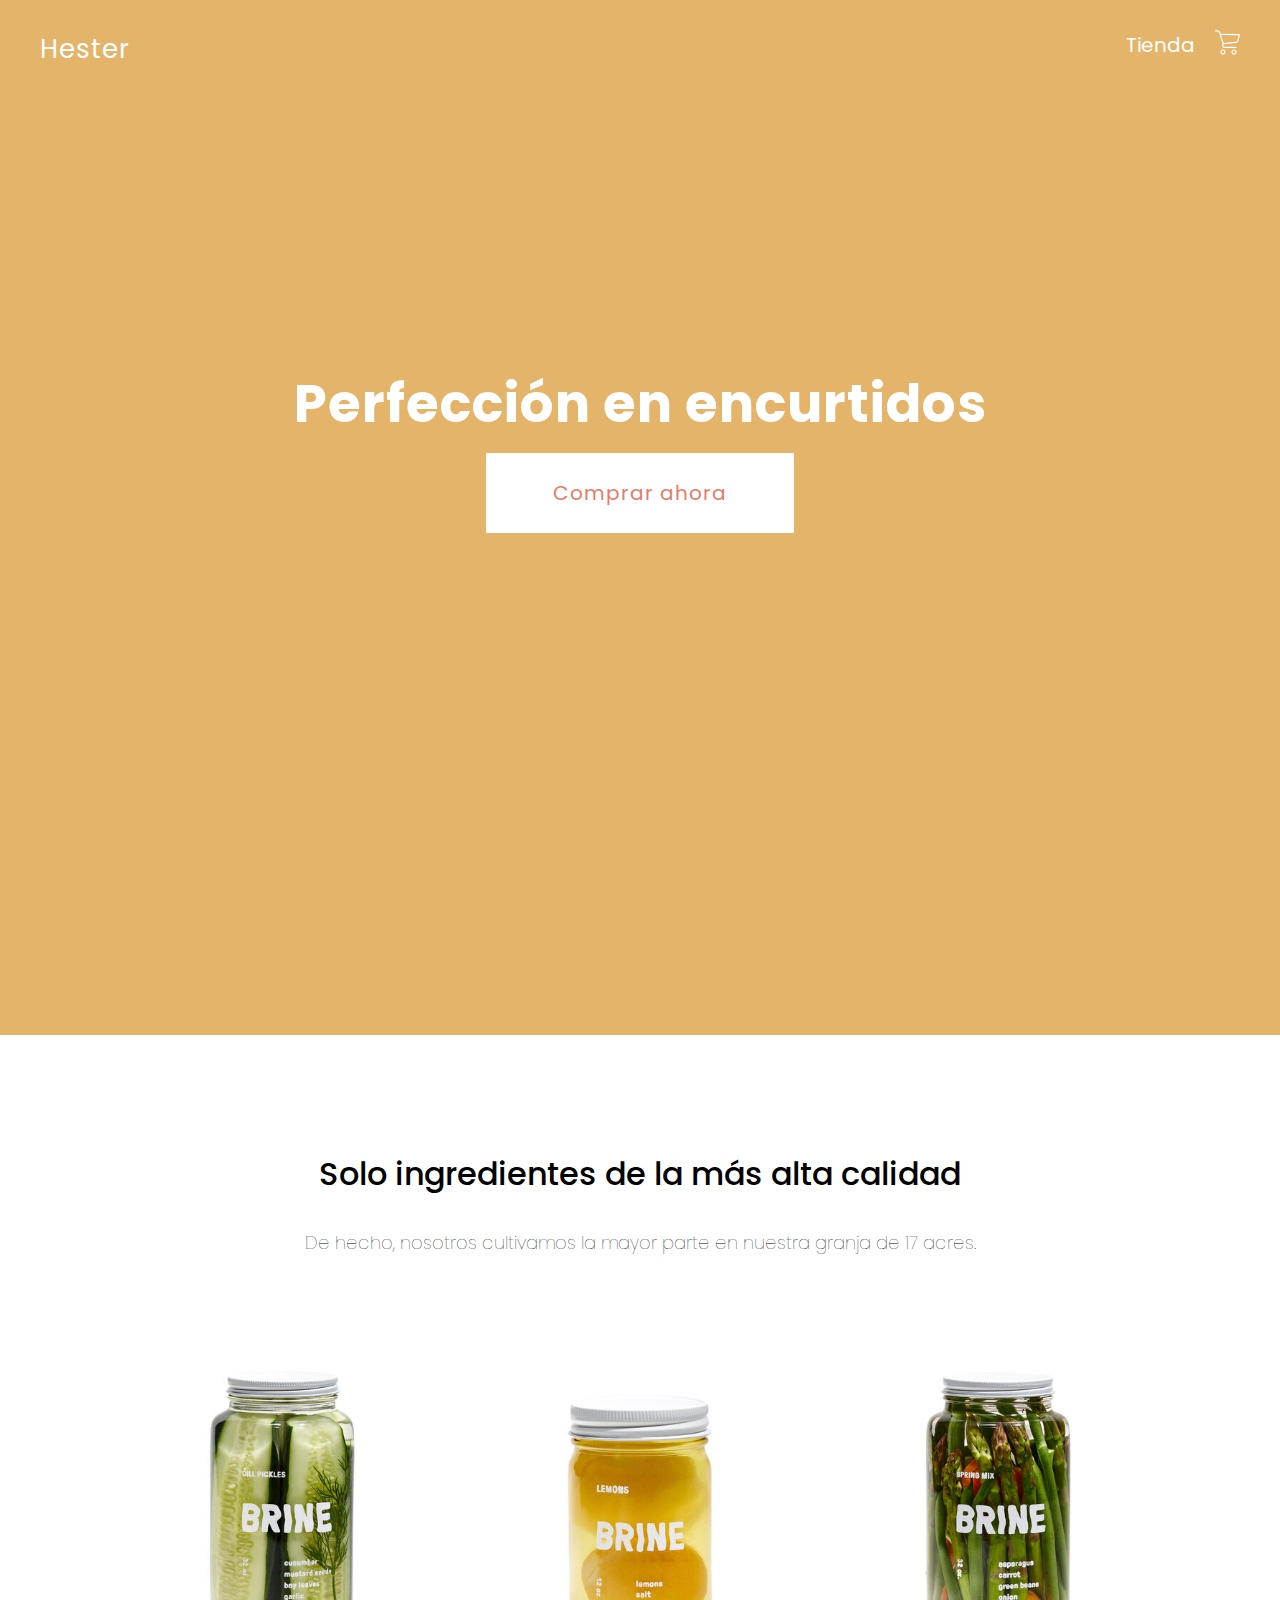
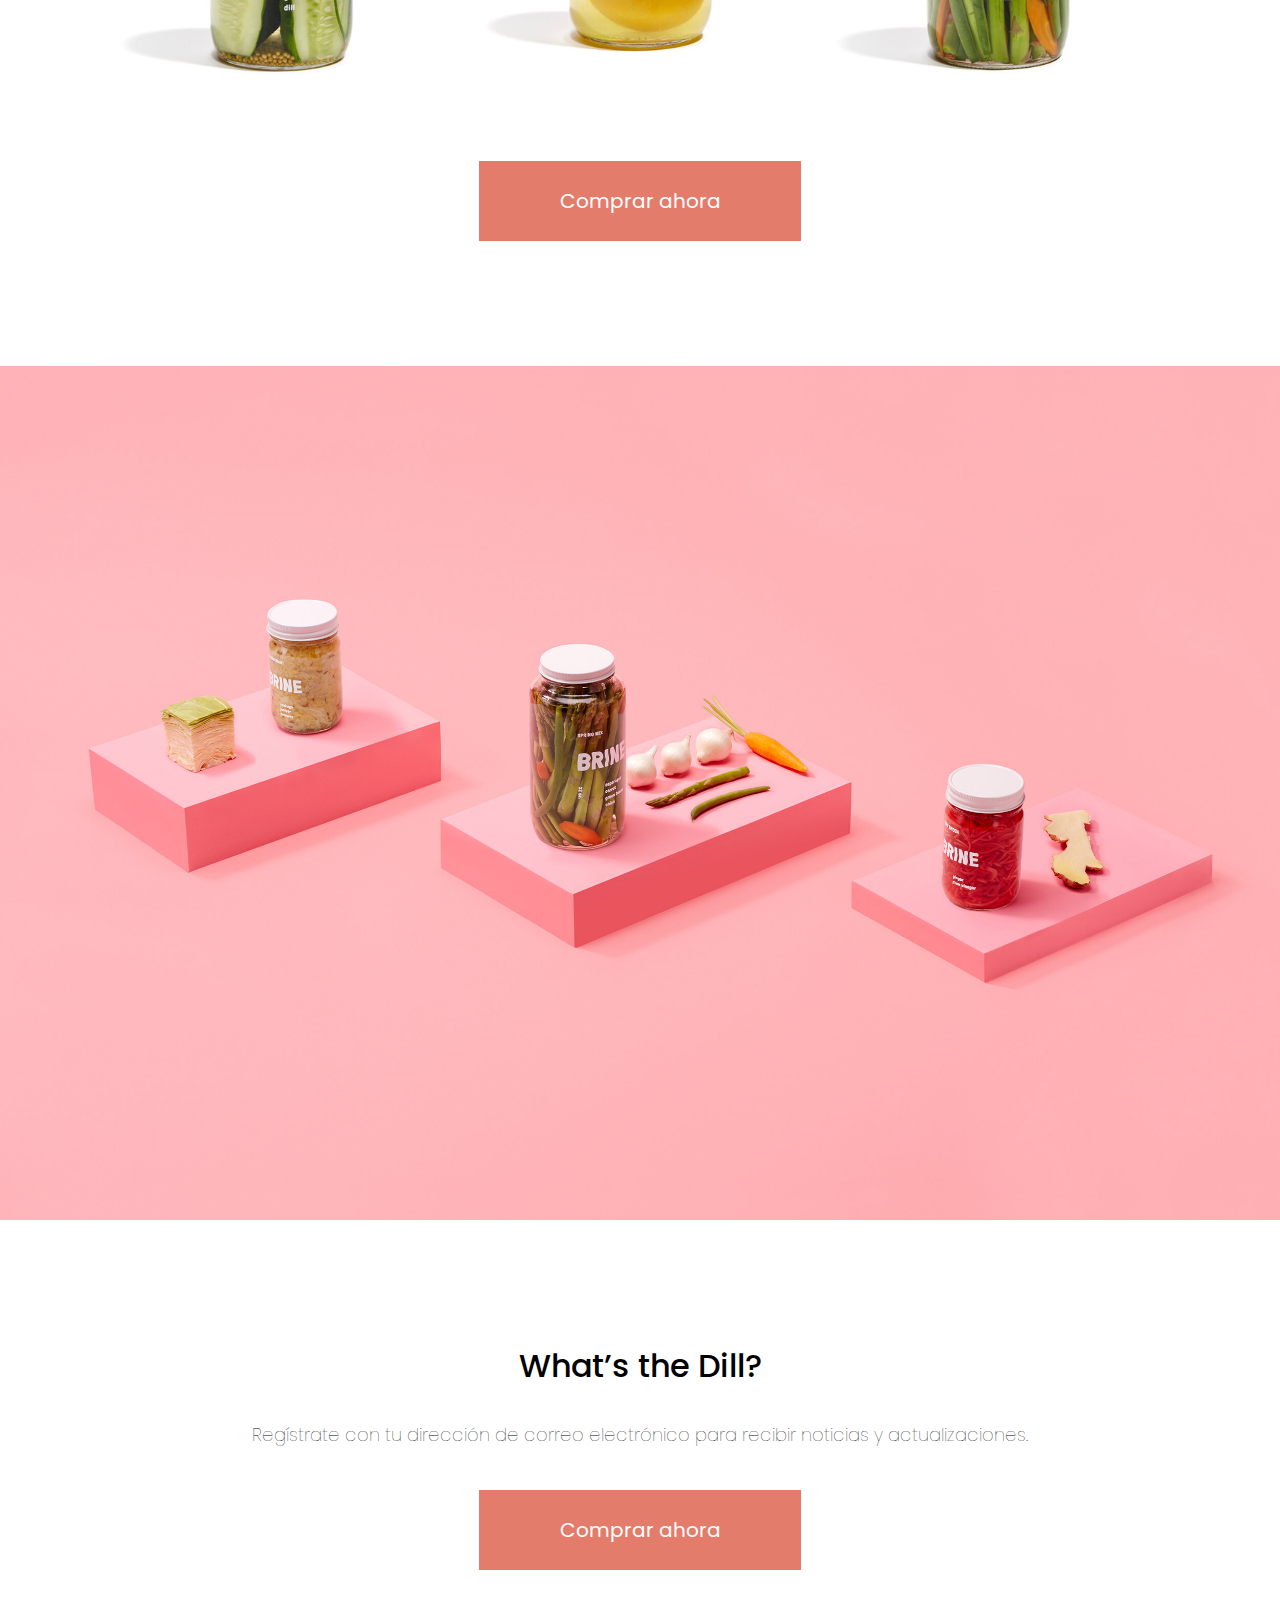
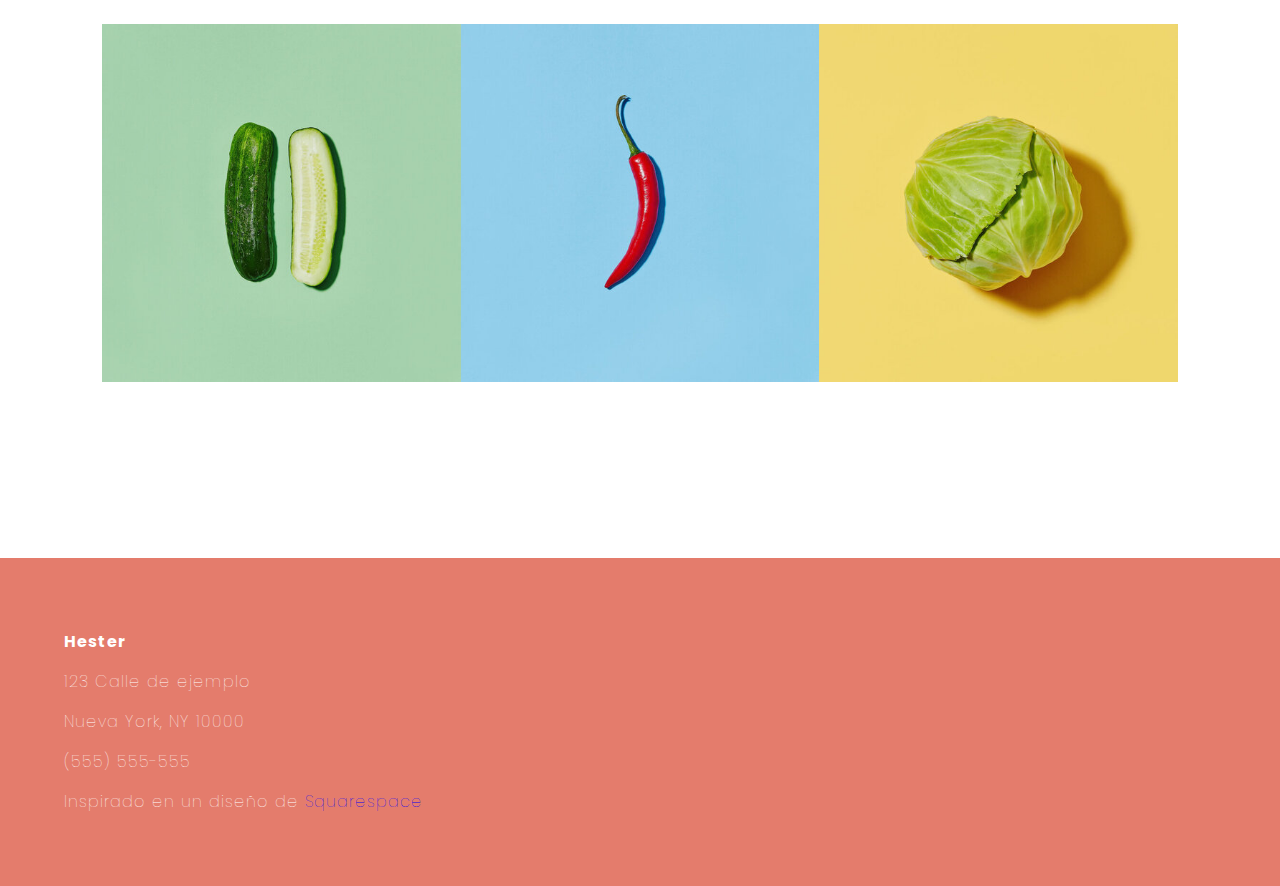
==== index.html @ 63b57b23 "Inicia el repo con index.html ready" ====
<!DOCTYPE html>
<html lang="en">

<head>
	<meta charset="UTF-8">
	<meta name="viewport" content="width=device-width, initial-scale=1.0">

	<!-- fonts -->
	<link href="https://fonts.googleapis.com/css2?family=Poppins:wght@100;200;300;400;500;600;700;800;900&display=swap"
		rel="stylesheet">

	<!-- icon-->
	<link rel="icon" type="image/jpeg" href="/assets/home_files/image-asset(2).jpeg" sizes="any" />

	<!-- styles -->
	<link rel="stylesheet" href="styles/css/styles.css">

	<title>Hester</title>
</head>

<body>

	<header class="header__container">

		<!-- header -->
		<section class="header">
			<h1 class="title">Hester</h1>
			<nav class="navbar">
				<!-- TODO: Agregar links-->
				<a class="navLinks" href="store.html">Tienda</a>
				<a class="navLinks" href="cart.html"><img src="/assets/shopping-cart.svg" alt="Shopping Cart"
						width="25"></a>
			</nav>
		</section>
		<!-- hero -->
		<section class="hero">

			<h2>Perfección en encurtidos</h2>
			<!-- TODO: Agregar link al store -->
			<a class="button" href="">Comprar ahora</a>

		</section>

	</header>
	<main>

		<!-- vista previa del shop? -->
		<section class="shopPreview">

			<section class="shopPreview__texts">
				<h3 class="main__titles">Solo ingredientes de la más alta calidad</h3>
				<p class="main__paragraph">De hecho, nosotros cultivamos la mayor parte en nuestra granja de 17
					acres.</p>
			</section>

			<!-- TODO: poner links al shop -->
			<section class="shopPreview___products">
				<a href=""><img class="productSize" src="/assets/home_files/image-asset.jpeg" alt=""></a>
				<a href=""><img class="productSize" src="/assets/home_files/image-asset(1).jpeg" alt=""></a>
				<a href=""><img class="productSize" src="/assets/home_files/image-asset(2).jpeg" alt=""></a>
			</section>

			<a class="buttonOpcion2" href="">Comprar ahora</a>
		</section>

		<!-- imagen del final -->
		<section class="imageDecoration__Container">
			<img class="imageDecoration" src="/assets/home_files/pink-image.jpg" alt="">
		</section>

		<article class="shopPreview">
			<h4 class="main__titles">What’s the Dill?</h4>
			<p class="main__paragraph">Regístrate con tu dirección de correo electrónico para recibir noticias y actualizaciones.</p>
	
			<a class="buttonOpcion2" href="">Comprar ahora</a>
	
			<section class="shopPreview___products">
				<a href=""><img class="productSize" src="/assets/home_files/pickels.jpeg" alt=""></a>
				<a href=""><img class="productSize" src="/assets/home_files/hot-pepper.jpeg" alt=""></a>
				<a href=""><img class="productSize" src="/assets/home_files/cabbage.jpeg" alt=""></a>
			</section>
	

		</article>
	</main>


	<footer>
		<h4>Hester</h4>

		<p>123 Calle de ejemplo<br>Nueva York, NY 10000<br>(555) 555-555<br>Inspirado en un diseño de <a
				href="https://www.squarespace.com/" target="_blank">Squarespace</a></p>

	</footer>


	<!-- scripts -->
	<script src=""></script>
</body>

</html>
---- styles/css/styles.css ----
* {
  -webkit-box-sizing: border-box;
          box-sizing: border-box;
  text-decoration: none;
  margin: 0;
  padding: 0;
  font-family: "Poppins", sans-serif;
}

.header__container {
  width: 100%;
  background-color: #e4b46b;
}

.header__container .header {
  display: -webkit-box;
  display: -ms-flexbox;
  display: flex;
  min-height: 15vh;
  -webkit-box-pack: justify;
      -ms-flex-pack: justify;
          justify-content: space-between;
  padding: 30px 40px;
}

.header__container .header .title {
  color: white;
  font-weight: 400;
  font-size: 26px;
  letter-spacing: 1px;
}

.header__container .header .navbar {
  display: -webkit-box;
  display: -ms-flexbox;
  display: flex;
  -webkit-box-pack: justify;
      -ms-flex-pack: justify;
          justify-content: space-between;
  gap: 20px;
  color: white;
  font-size: 20px;
}

.header__container .header .navbar .navLinks {
  color: white;
}

.header__container .hero {
  min-height: 100vh;
  padding: 18% 10%;
  color: white;
  font-size: 2.2em;
  letter-spacing: 1px;
  font-weight: 400;
  text-align: center;
}

.header__container .hero .button {
  margin: 10px auto;
  padding: 25px 10px;
  width: 30%;
  display: block;
  font-size: 20px;
  background-color: white;
  color: #e47c6c;
}

main .shopPreview {
  padding: 9% 8%;
}

main .main__titles {
  font-size: 2em;
  font-weight: 500;
  text-align: center;
}

main .main__paragraph {
  font-size: 18px;
  font-weight: 100;
  line-height: 5em;
  text-align: center;
}

main .shopPreview___products {
  margin: 5% auto;
  display: -webkit-box;
  display: -ms-flexbox;
  display: flex;
  -ms-flex-pack: distribute;
      justify-content: space-around;
}

main .shopPreview___products .productSize {
  width: 100%;
}

main .buttonOpcion2 {
  margin: 10px auto;
  padding: 25px 10px;
  width: 30%;
  display: block;
  font-size: 20px;
  color: white;
  background-color: #e47c6c;
  text-align: center;
}

main .imageDecoration {
  max-width: 100%;
}

footer {
  background-color: #e47c6c;
  color: white;
  padding: 5%;
  letter-spacing: 1px;
  line-height: 2.5em;
  font-weight: 100;
}
/*# sourceMappingURL=styles.css.map */
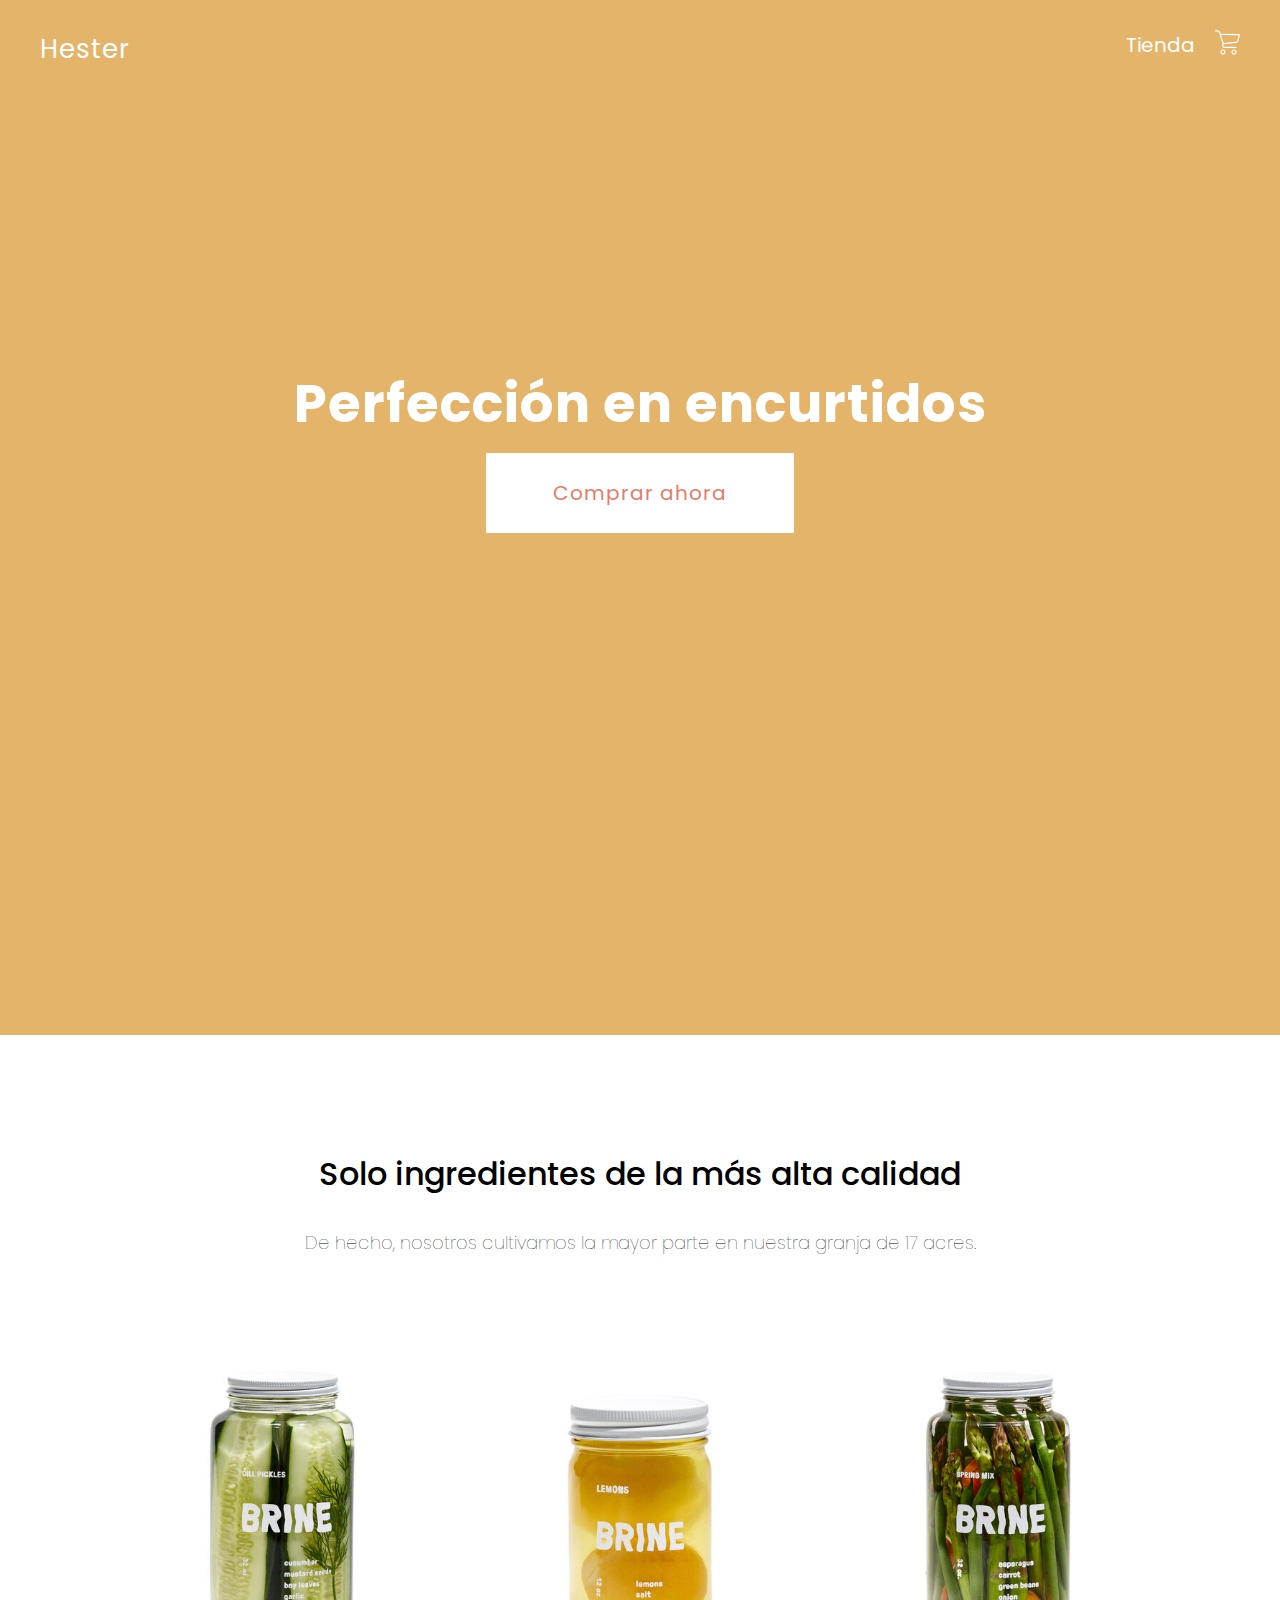
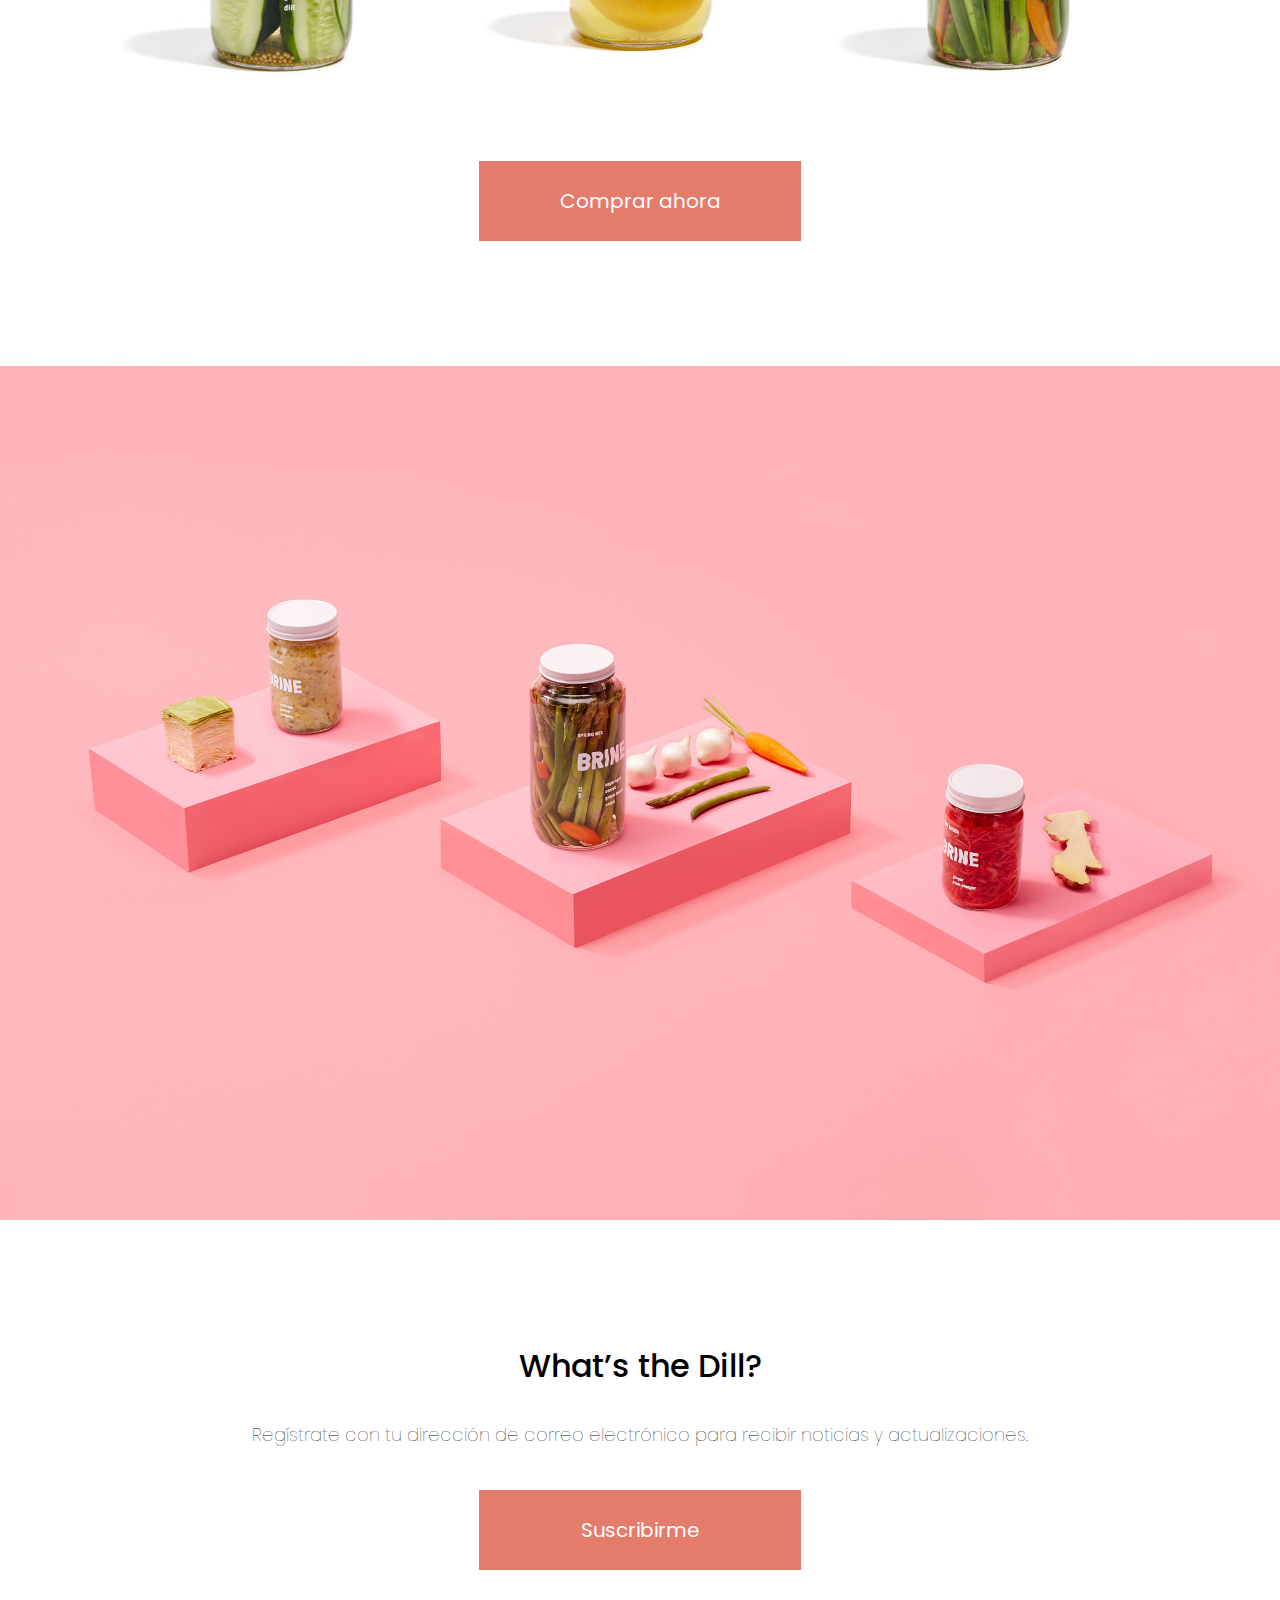
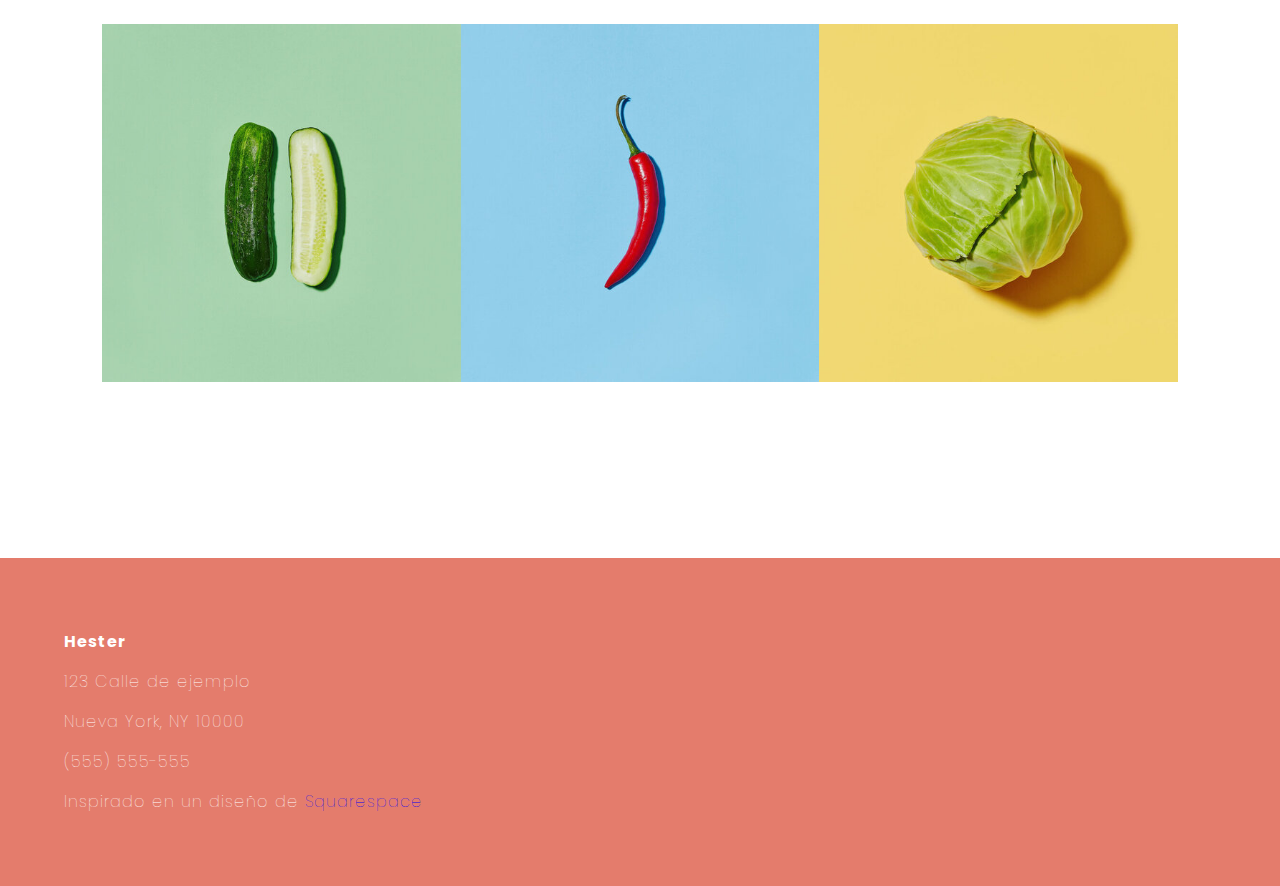
==== commit 72617a56: "Corrige error de texto de un botón" ====
--- a/index.html
+++ b/index.html
@@ -70,16 +70,17 @@
 
 		<article class="shopPreview">
 			<h4 class="main__titles">What’s the Dill?</h4>
-			<p class="main__paragraph">Regístrate con tu dirección de correo electrónico para recibir noticias y actualizaciones.</p>
-	
-			<a class="buttonOpcion2" href="">Comprar ahora</a>
-	
+			<p class="main__paragraph">Regístrate con tu dirección de correo electrónico para recibir noticias y
+				actualizaciones.</p>
+
+			<a class="buttonOpcion2" href="">Suscribirme</a>
+
 			<section class="shopPreview___products">
 				<a href=""><img class="productSize" src="/assets/home_files/pickels.jpeg" alt=""></a>
 				<a href=""><img class="productSize" src="/assets/home_files/hot-pepper.jpeg" alt=""></a>
 				<a href=""><img class="productSize" src="/assets/home_files/cabbage.jpeg" alt=""></a>
 			</section>
-	
+
 
 		</article>
 	</main>
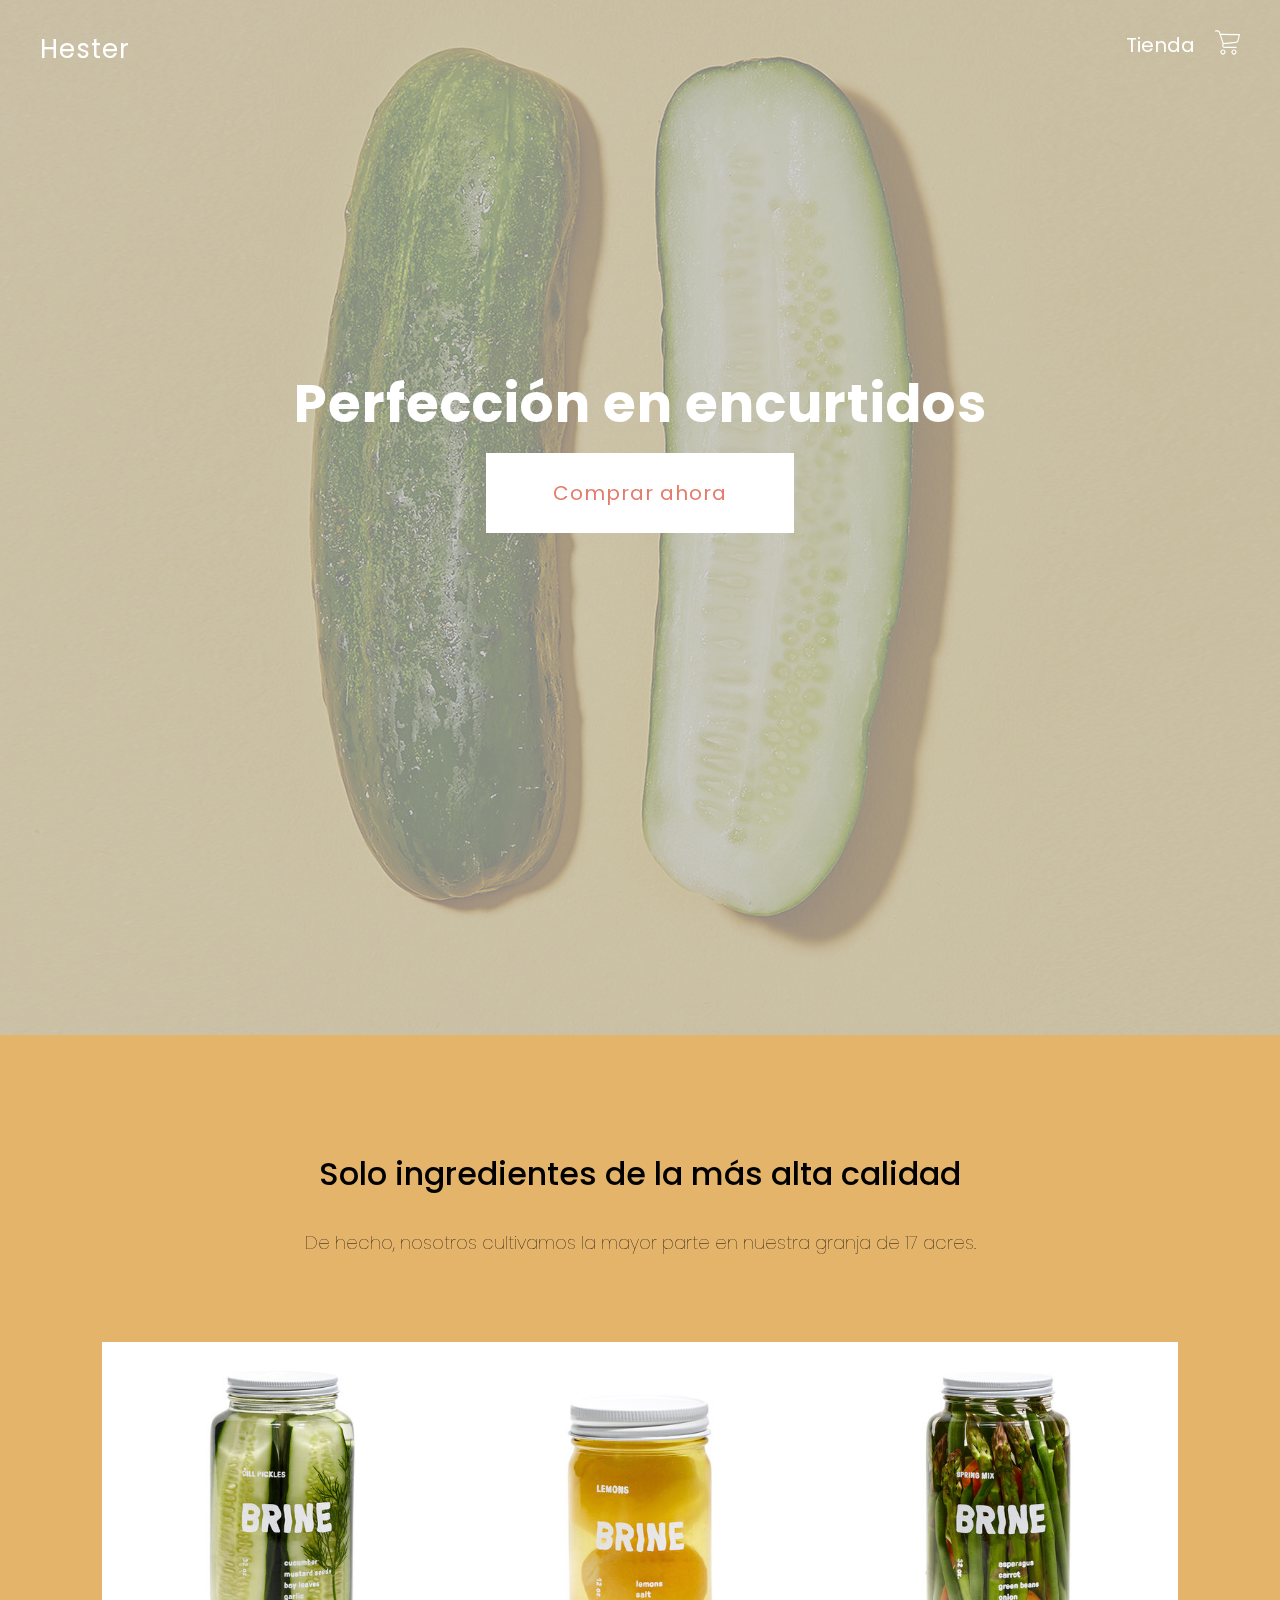
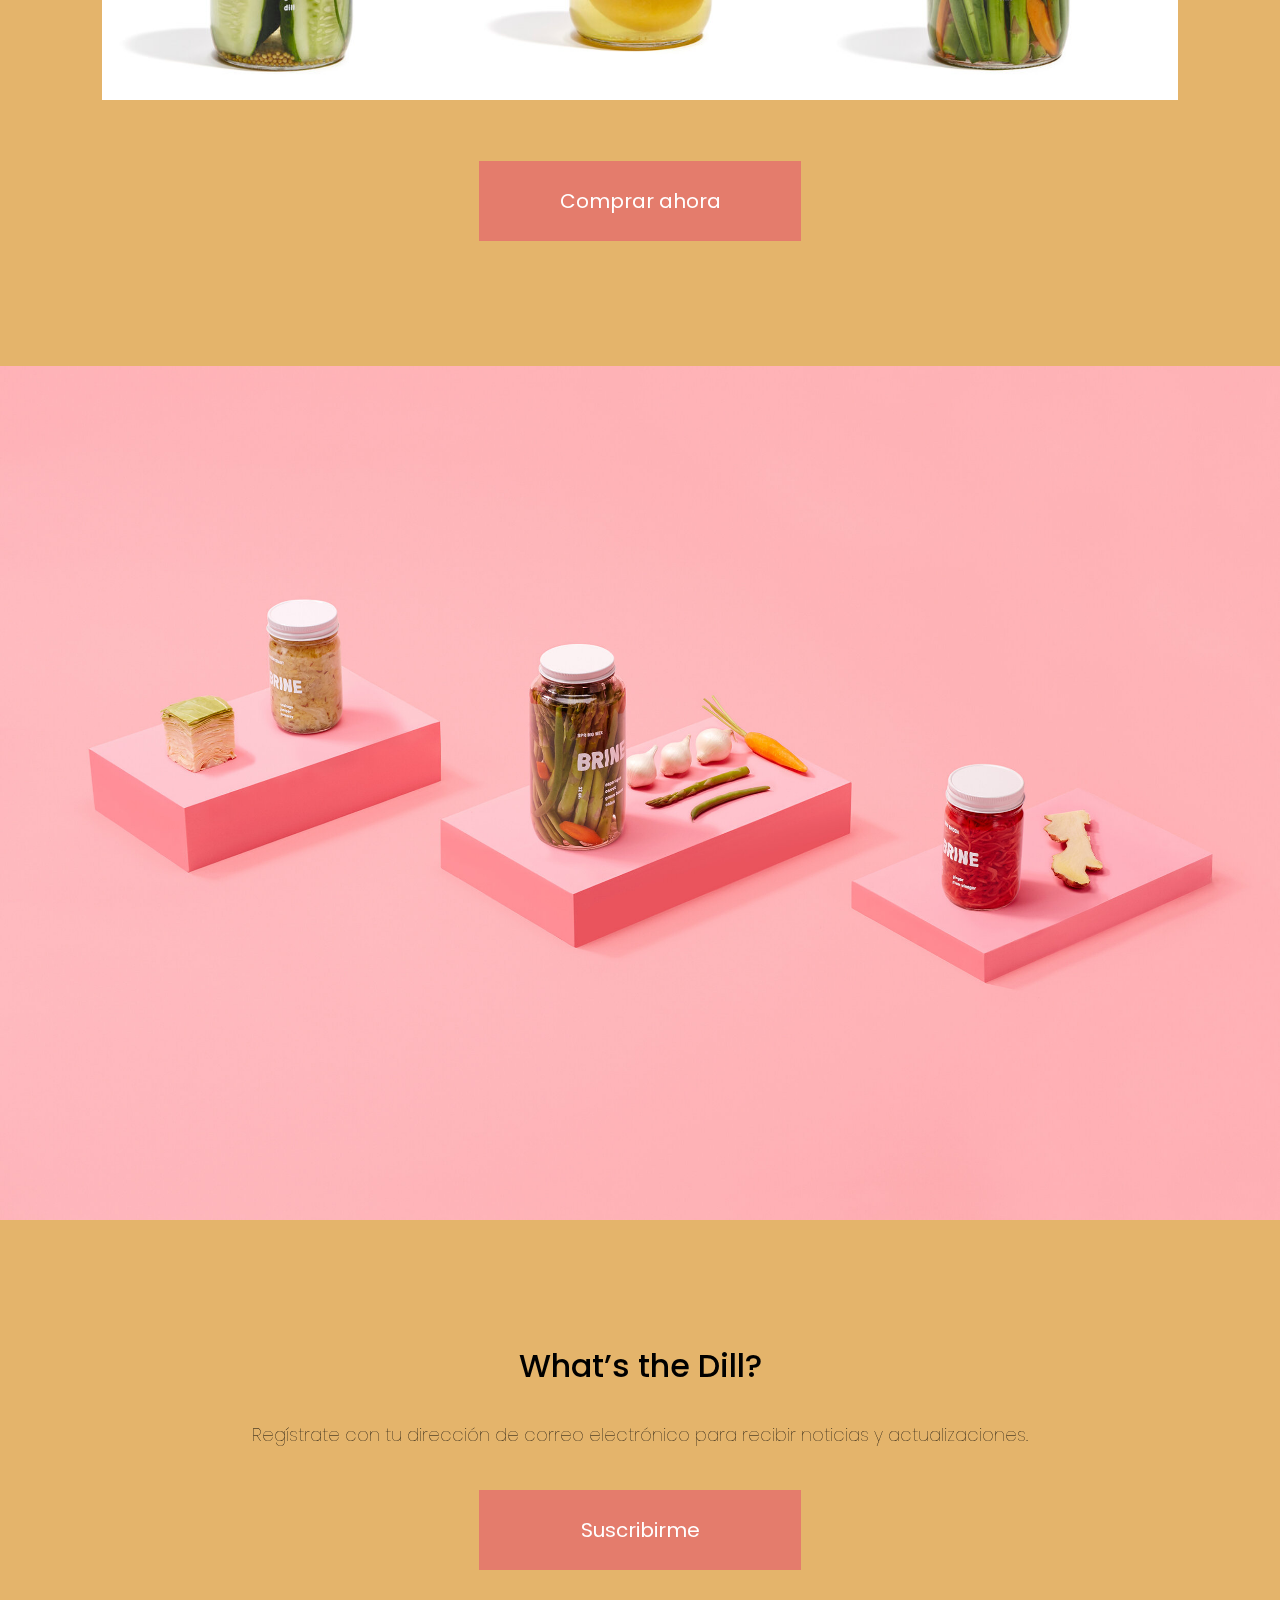
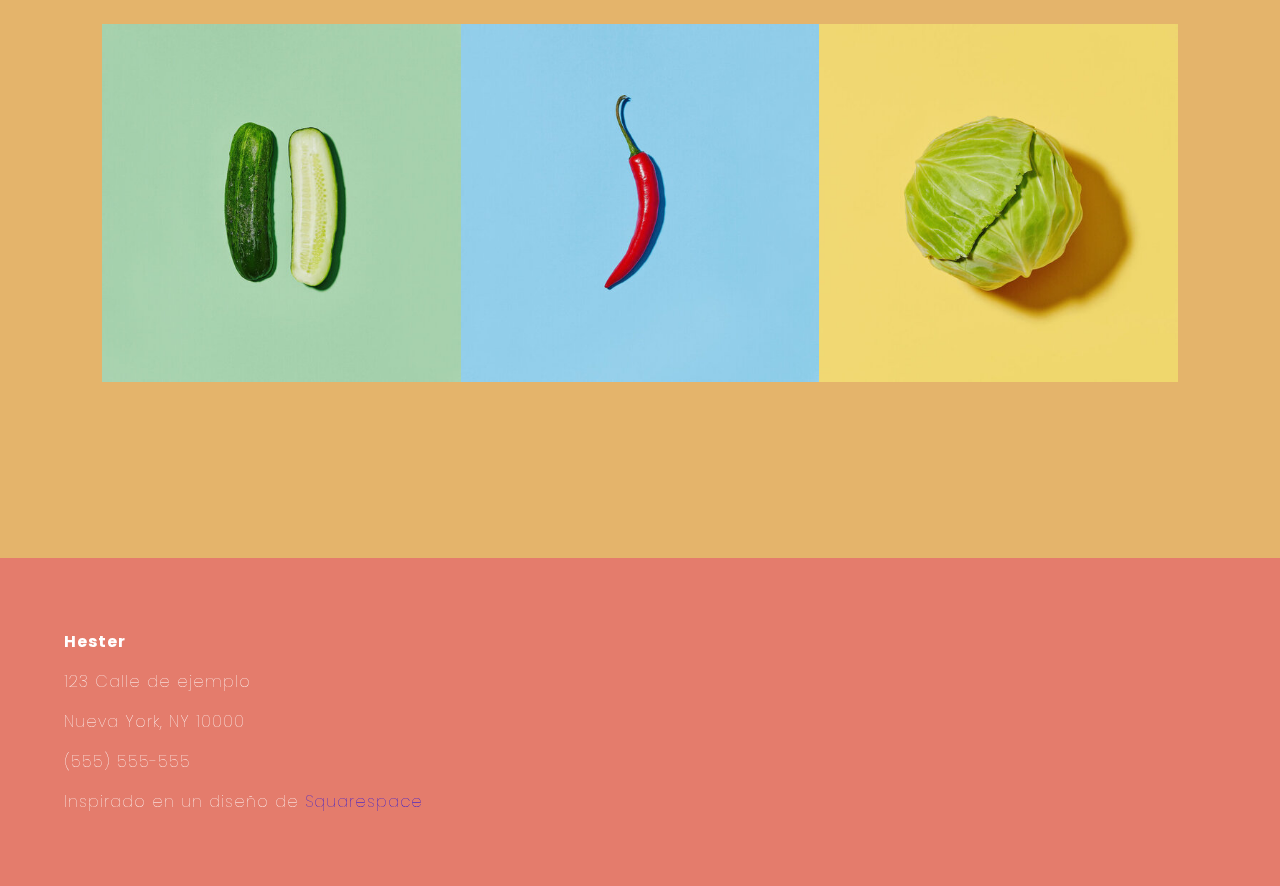
==== commit 2732a5e7: "Merge pull request #2 from jesuslencina/master" ====
--- a/index.html
+++ b/index.html
@@ -34,7 +34,7 @@
 		</section>
 		<!-- hero -->
 		<section class="hero">
-
+			<img id="imagen_fondito" src="assets/home_files/pickle-perfection-v1.jpg" alt="Fondo">
 			<h2>Perfección en encurtidos</h2>
 			<!-- TODO: Agregar link al store -->
 			<a class="button" href="">Comprar ahora</a>
@@ -42,7 +42,7 @@
 		</section>
 
 	</header>
-	<main>
+	<main class="indexMain">
 
 		<!-- vista previa del shop? -->
 		<section class="shopPreview">
--- a/styles/css/styles.css
+++ b/styles/css/styles.css
@@ -9,7 +9,6 @@
 
 .header__container {
   width: 100%;
-  background-color: #e4b46b;
 }
 
 .header__container .header {
@@ -54,6 +53,26 @@
   letter-spacing: 1px;
   font-weight: 400;
   text-align: center;
+  display: -webkit-box;
+  display: -ms-flexbox;
+  display: flex;
+  -webkit-box-orient: vertical;
+  -webkit-box-direction: normal;
+      -ms-flex-flow: column;
+          flex-flow: column;
+}
+
+.header__container .hero #imagen_fondito {
+  position: fixed;
+  size: 65%;
+  z-index: -2;
+  top: -25vh;
+  -ms-flex-item-align: center;
+      -ms-grid-row-align: center;
+      align-self: center;
+  opacity: 50%;
+  -webkit-filter: brightness(65%);
+          filter: brightness(65%);
 }
 
 .header__container .hero .button {
@@ -66,24 +85,28 @@
   color: #e47c6c;
 }
 
-main .shopPreview {
+.indexMain {
+  background-color: #e4b46b;
+}
+
+.indexMain .shopPreview {
   padding: 9% 8%;
 }
 
-main .main__titles {
+.indexMain .main__titles {
   font-size: 2em;
   font-weight: 500;
   text-align: center;
 }
 
-main .main__paragraph {
+.indexMain .main__paragraph {
   font-size: 18px;
   font-weight: 100;
   line-height: 5em;
   text-align: center;
 }
 
-main .shopPreview___products {
+.indexMain .shopPreview___products {
   margin: 5% auto;
   display: -webkit-box;
   display: -ms-flexbox;
@@ -92,11 +115,11 @@
       justify-content: space-around;
 }
 
-main .shopPreview___products .productSize {
+.indexMain .shopPreview___products .productSize {
   width: 100%;
 }
 
-main .buttonOpcion2 {
+.indexMain .buttonOpcion2 {
   margin: 10px auto;
   padding: 25px 10px;
   width: 30%;
@@ -107,7 +130,7 @@
   text-align: center;
 }
 
-main .imageDecoration {
+.indexMain .imageDecoration {
   max-width: 100%;
 }
 
@@ -119,4 +142,59 @@
   line-height: 2.5em;
   font-weight: 100;
 }
-/*# sourceMappingURL=styles.css.map */+
+.payment__header {
+  padding: 20px;
+  border: 2px solid #dddddd;
+}
+
+.payment__header .payment__title {
+  font-weight: 500;
+  font-size: 1.5em;
+}
+
+.grayBackground {
+  background-color: whitesmoke;
+}
+
+.noBorder {
+  border: none;
+}
+
+.forms_container {
+  padding: 10px;
+}
+
+.formStyle {
+  margin: 40px auto;
+  padding: 30px;
+  width: 50%;
+  border: 2px solid #dddddd;
+  background-color: white;
+}
+
+.formTitle {
+  font-weight: 500;
+  font-size: 1.5em;
+  padding-bottom: 10px;
+}
+
+.paymentButtons {
+  margin: 15px auto;
+  padding: 10px 10px;
+  width: 50%;
+  display: block;
+  border: none;
+  font-size: 20px;
+  color: white;
+  background-color: #5a5959;
+  text-align: center;
+}
+
+.inputs__style {
+  padding: 10px;
+  display: block;
+  margin: 10px auto;
+  width: 100%;
+  border: 1px solid #dddddd;
+}
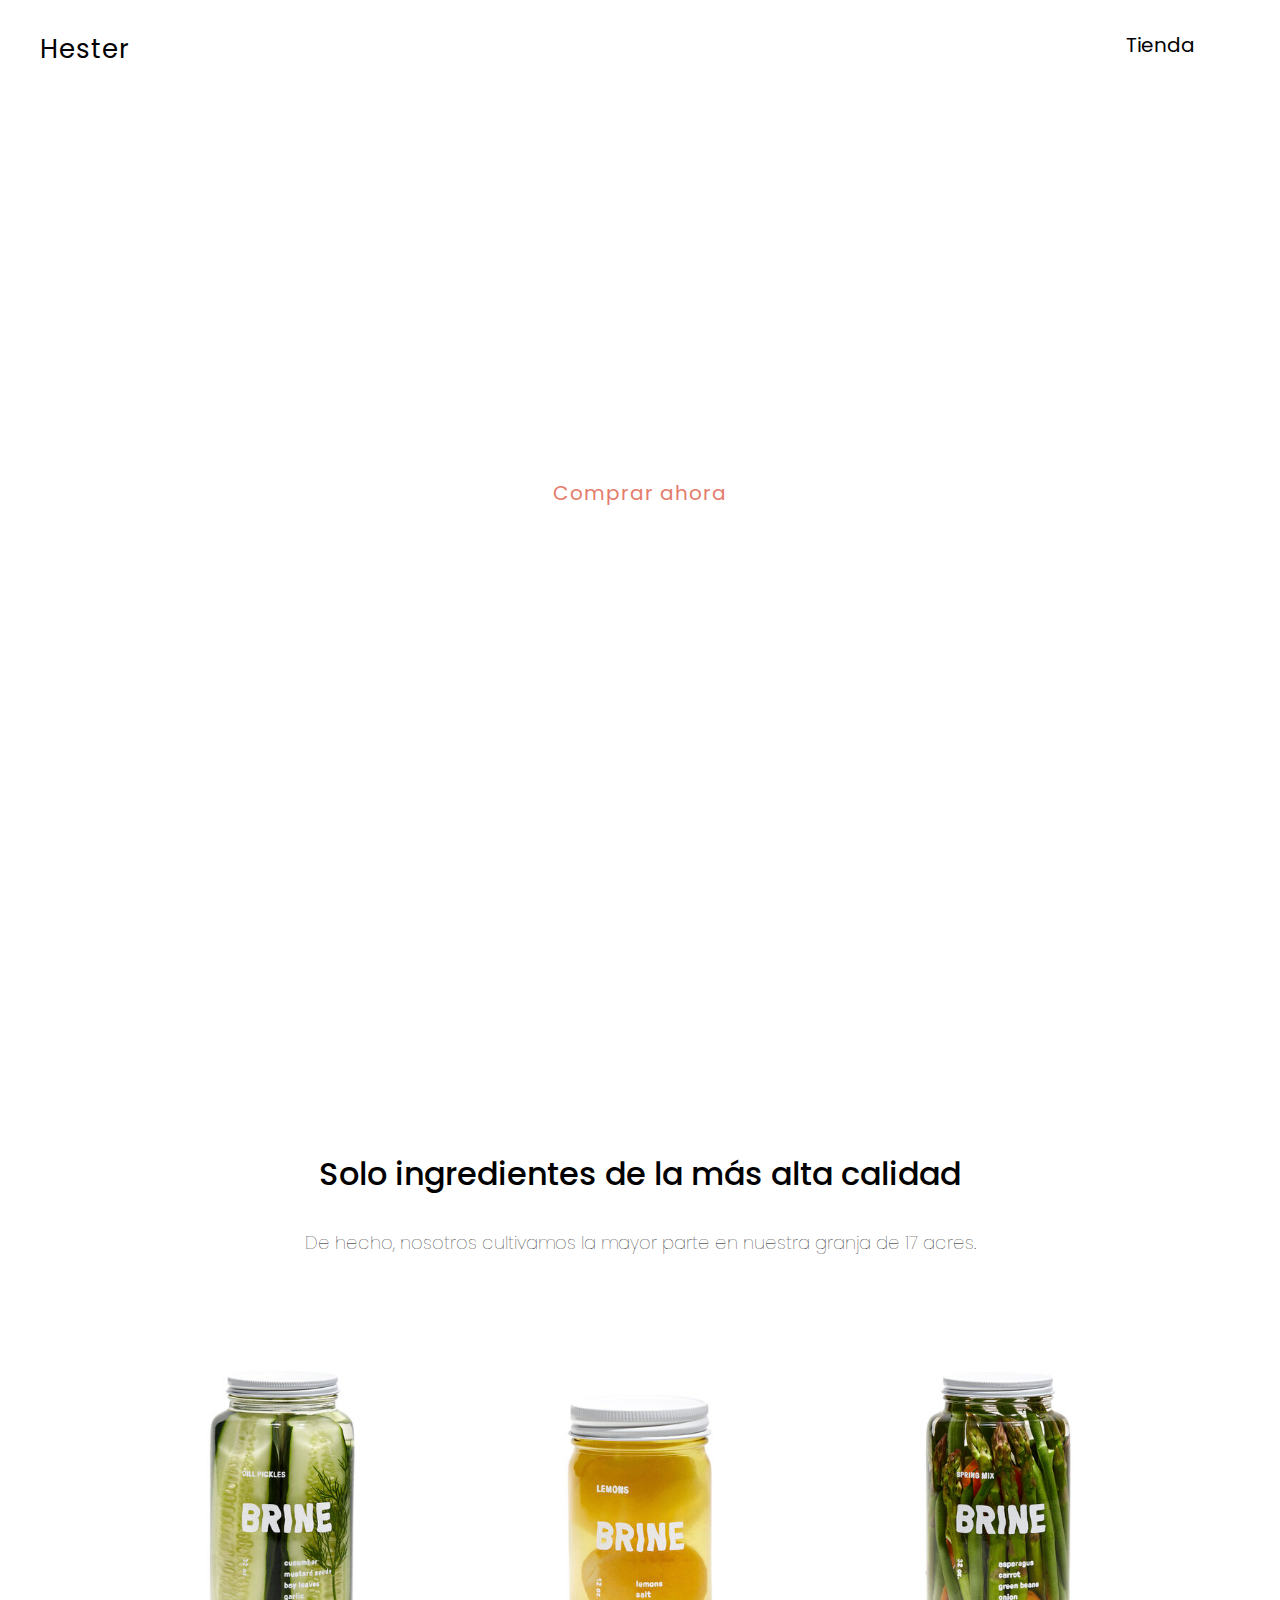
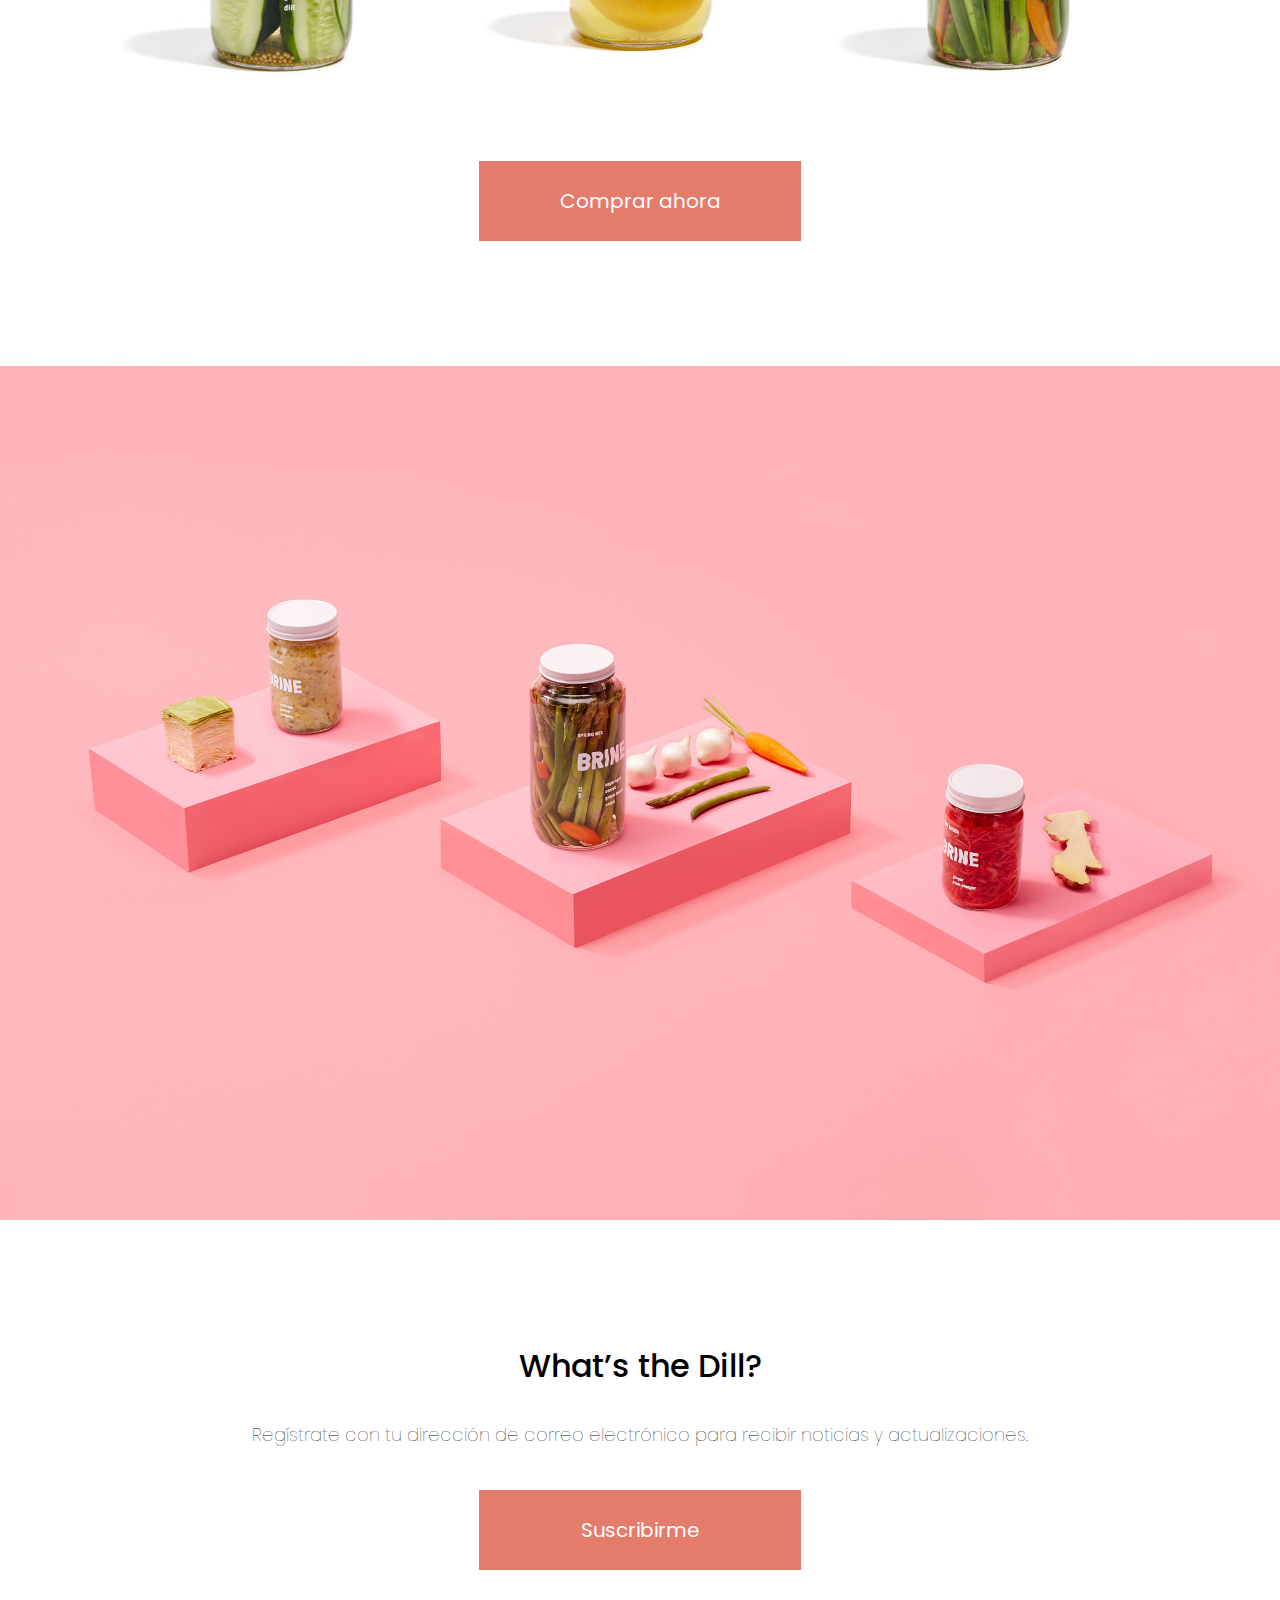
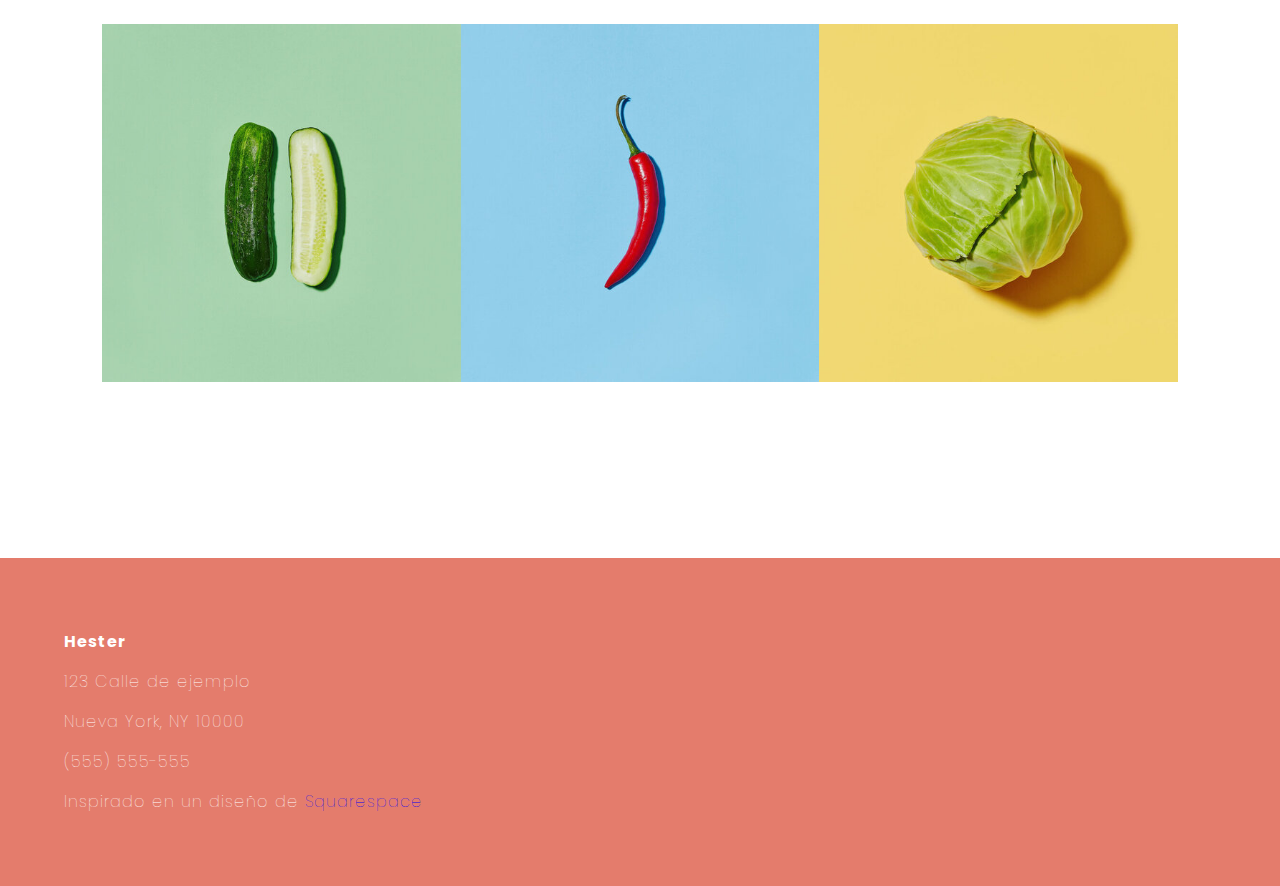
==== commit d4c0e1d5: "actualiza los datos armados en clase, en grupo" ====
--- a/index.html
+++ b/index.html
@@ -36,8 +36,8 @@
 		<section class="hero">
 			<img id="imagen_fondito" src="assets/home_files/pickle-perfection-v1.jpg" alt="Fondo">
 			<h2>Perfección en encurtidos</h2>
-			<!-- TODO: Agregar link al store -->
-			<a class="button" href="">Comprar ahora</a>
+			
+			<a class="button" href="store.html">Comprar ahora</a>
 
 		</section>
 
--- a/styles/css/styles.css
+++ b/styles/css/styles.css
@@ -1,3 +1,4 @@
+@charset "UTF-8";
 * {
   -webkit-box-sizing: border-box;
           box-sizing: border-box;
@@ -86,7 +87,7 @@
 }
 
 .indexMain {
-  background-color: #e4b46b;
+  background-color: white;
 }
 
 .indexMain .shopPreview {
@@ -198,3 +199,57 @@
   width: 100%;
   border: 1px solid #dddddd;
 }
+
+body .header__container {
+  background-color: #ffffff;
+}
+
+body .header__container .header .title {
+  color: #000000;
+}
+
+body .header__container .header .navbar .navLinks {
+  color: #000000;
+}
+
+body .article__container {
+  display: -webkit-box;
+  display: -ms-flexbox;
+  display: flex;
+  -ms-flex-wrap: wrap;
+      flex-wrap: wrap;
+  -webkit-box-pack: space-evenly;
+      -ms-flex-pack: space-evenly;
+          justify-content: space-evenly;
+}
+
+body .article__container .article__content {
+  padding: 5px;
+}
+
+body .article__container .article__content .article_img {
+  width: 25rem;
+}
+
+body .article__container .article__content .article_text, body .article__container .article__content .article_price {
+  text-align: center;
+}
+
+body .article__container .article__content .btn_añadir {
+  -webkit-box-shadow: 3px 4px 0px 0px #899599;
+          box-shadow: 3px 4px 0px 0px #899599;
+  background: -webkit-gradient(linear, left top, left bottom, color-stop(5%, #ededed), to(#bab1ba));
+  background: linear-gradient(to bottom, #ededed 5%, #bab1ba 100%);
+  background-color: #ededed;
+  border-radius: 15px;
+  border: 1px solid #d6bcd6;
+  display: block;
+  cursor: pointer;
+  color: #000000;
+  font-size: 17px;
+  padding: 7px 25px;
+  text-decoration: none;
+  text-shadow: 0px 1px 0px #e1e2ed;
+  margin: 0 auto;
+}
+/*# sourceMappingURL=styles.css.map */